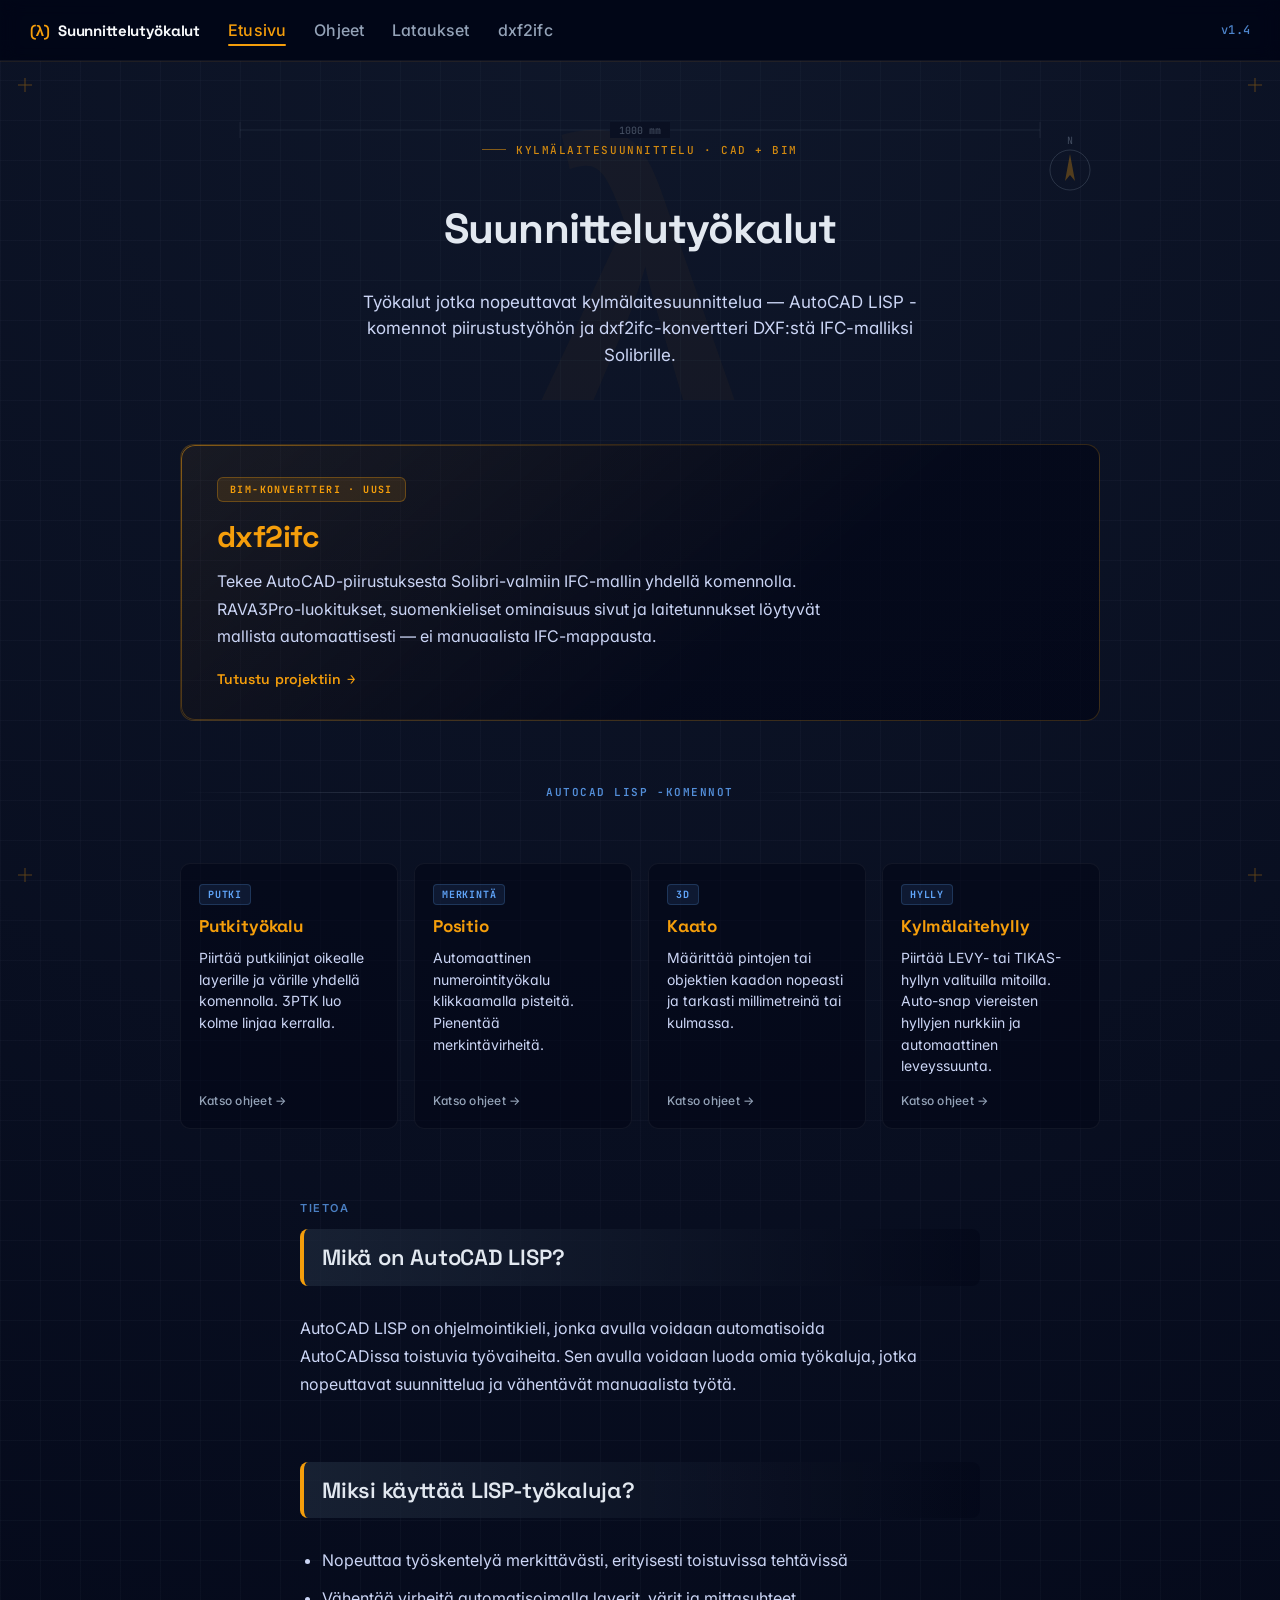
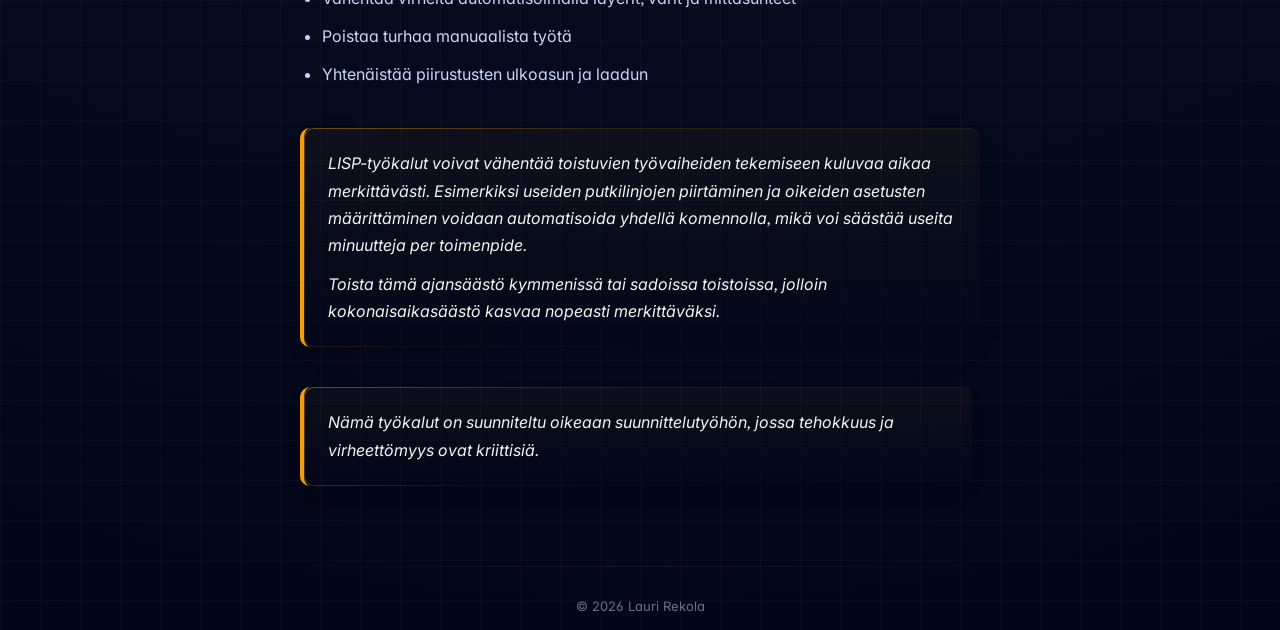
==== index.html @ 29dd8846 "Site v1.4 — KLHYLLY parametric release notes + version bump - lataukset.html: new changelog entry da" ====
<!DOCTYPE html>
<html lang="fi">
<head>
<meta charset="UTF-8">
<meta name="viewport" content="width=device-width, initial-scale=1">
<meta name="theme-color" content="#020617">
<meta name="description" content="Suunnittelutyökalut kylmälaitesuunnittelijoille — AutoCAD LISP -komennot piirustustyöhön ja dxf2ifc-konvertteri DXF→IFC-mallin tuottamiseen Solibrille.">
<meta property="og:title" content="Suunnittelutyökalut · AutoCAD LISP + DXF→IFC">
<meta property="og:description" content="Kylmälaitesuunnittelijan työkalut: AutoCAD LISP -komennot + dxf2ifc DXF→IFC-konvertteri.">
<meta property="og:type" content="website">
<title>Suunnittelutyökalut · AutoCAD LISP + DXF→IFC</title>

<link rel="icon" type="image/svg+xml" href="favicon.svg">
<link rel="apple-touch-icon" href="apple-touch-icon.png">
<link href="https://fonts.googleapis.com/css2?family=Inter:wght@400;500;600;700&family=Space+Grotesk:wght@500;600;700&family=JetBrains+Mono:wght@500&display=swap" rel="stylesheet">
<link rel="stylesheet" href="style.css?v=4">

<script type="application/ld+json">
{
  "@context": "https://schema.org",
  "@graph": [
    {
      "@type": "WebSite",
      "@id": "https://mcrauli.github.io/autocad-lisp-ohjeet/#website",
      "url": "https://mcrauli.github.io/autocad-lisp-ohjeet/",
      "name": "Suunnittelutyökalut",
      "description": "Kylmälaitesuunnittelijan työkalut: AutoCAD LISP -komennot ja dxf2ifc DXF→IFC-konvertteri.",
      "inLanguage": "fi",
      "author": { "@id": "https://mcrauli.github.io/autocad-lisp-ohjeet/#author" }
    },
    {
      "@type": "Person",
      "@id": "https://mcrauli.github.io/autocad-lisp-ohjeet/#author",
      "name": "Lauri Rekola"
    },
    {
      "@type": "SoftwareApplication",
      "name": "Putkityökalu (3PTK)",
      "description": "Piirtää putkilinjat oikealle layerille ja värille yhdellä komennolla. 3PTK luo kolme linjaa kerralla.",
      "applicationCategory": "DesignApplication",
      "applicationSubCategory": "AutoCAD LISP",
      "operatingSystem": "Windows",
      "softwareRequirements": "AutoCAD (full version, not AutoCAD LT)",
      "softwareVersion": "1.0",
      "inLanguage": "fi",
      "author": { "@id": "https://mcrauli.github.io/autocad-lisp-ohjeet/#author" },
      "offers": {
        "@type": "Offer",
        "price": "0",
        "priceCurrency": "EUR",
        "availability": "https://schema.org/InStock"
      },
      "downloadUrl": "https://mcrauli.github.io/autocad-lisp-ohjeet/files/putkityokalu.lsp",
      "url": "https://mcrauli.github.io/autocad-lisp-ohjeet/ohjeet.html#putket"
    },
    {
      "@type": "SoftwareApplication",
      "name": "Positio",
      "description": "Automaattinen numerointityökalu klikkaamalla pisteitä. Pienentää merkintävirheitä.",
      "applicationCategory": "DesignApplication",
      "applicationSubCategory": "AutoCAD LISP",
      "operatingSystem": "Windows",
      "softwareRequirements": "AutoCAD (full version, not AutoCAD LT)",
      "softwareVersion": "1.0",
      "inLanguage": "fi",
      "author": { "@id": "https://mcrauli.github.io/autocad-lisp-ohjeet/#author" },
      "offers": {
        "@type": "Offer",
        "price": "0",
        "priceCurrency": "EUR",
        "availability": "https://schema.org/InStock"
      },
      "downloadUrl": "https://mcrauli.github.io/autocad-lisp-ohjeet/files/positio.lsp",
      "url": "https://mcrauli.github.io/autocad-lisp-ohjeet/ohjeet.html#positio"
    },
    {
      "@type": "SoftwareApplication",
      "name": "Kaato (KAATO3D)",
      "description": "Määrittää pintojen tai objektien kaadon nopeasti ja tarkasti millimetreinä tai kulmassa.",
      "applicationCategory": "DesignApplication",
      "applicationSubCategory": "AutoCAD LISP",
      "operatingSystem": "Windows",
      "softwareRequirements": "AutoCAD (full version, not AutoCAD LT)",
      "softwareVersion": "1.0",
      "inLanguage": "fi",
      "author": { "@id": "https://mcrauli.github.io/autocad-lisp-ohjeet/#author" },
      "offers": {
        "@type": "Offer",
        "price": "0",
        "priceCurrency": "EUR",
        "availability": "https://schema.org/InStock"
      },
      "downloadUrl": "https://mcrauli.github.io/autocad-lisp-ohjeet/files/kaato.lsp",
      "url": "https://mcrauli.github.io/autocad-lisp-ohjeet/ohjeet.html#kaato"
    },
    {
      "@type": "SoftwareApplication",
      "name": "Kylmälaitehylly (KLHYLLY)",
      "description": "Piirtää kylmälaitehyllyn LEVY- tai TIKAS-tyyppinä (300/400/500 mm leveys). Kaksi klikkausta määrää pituuden, leveyssuunta valitaan automaattisesti viereisten hyllyjen perusteella.",
      "applicationCategory": "DesignApplication",
      "applicationSubCategory": "AutoCAD LISP",
      "operatingSystem": "Windows",
      "softwareRequirements": "AutoCAD (full version, not AutoCAD LT)",
      "softwareVersion": "1.0",
      "inLanguage": "fi",
      "author": { "@id": "https://mcrauli.github.io/autocad-lisp-ohjeet/#author" },
      "offers": {
        "@type": "Offer",
        "price": "0",
        "priceCurrency": "EUR",
        "availability": "https://schema.org/InStock"
      },
      "downloadUrl": "https://mcrauli.github.io/autocad-lisp-ohjeet/files/klhylly.lsp",
      "url": "https://mcrauli.github.io/autocad-lisp-ohjeet/ohjeet.html#klhylly"
    },
    {
      "@type": "SoftwareApplication",
      "name": "dxf2ifc",
      "description": "AutoCAD DXF→IFC4-konvertteri kylmälaite- ja LVI-suunnitteluun. Talo2000 + RAVA-luokitus, 6 suomalaista PSettiä per IFC-tuote, POSITIO-blokin auto-linkitys, Solibri-yhteensopiva.",
      "applicationCategory": "DesignApplication",
      "applicationSubCategory": "BIM converter",
      "operatingSystem": "Windows 10/11 x64",
      "softwareRequirements": "AutoCAD 2018+ (accoreconsole.exe ACIS-bodyjen tessellaatioon)",
      "softwareVersion": "0.1.16-alpha1",
      "inLanguage": "fi",
      "author": { "@id": "https://mcrauli.github.io/autocad-lisp-ohjeet/#author" },
      "license": "https://opensource.org/licenses/MIT",
      "offers": {
        "@type": "Offer",
        "price": "0",
        "priceCurrency": "EUR",
        "availability": "https://schema.org/InStock"
      },
      "downloadUrl": "https://github.com/Mcrauli/dxf2ifc/releases/download/v0.1.16-alpha1/dxf2ifc-Setup-0.1.16a1.exe",
      "url": "https://mcrauli.github.io/autocad-lisp-ohjeet/dxf2ifc.html"
    }
  ]
}
</script>

<style>
body {
  display: flex;
  flex-direction: column;
  align-items: center;
  min-height: 100vh;
  padding: 24px 0 0;
  position: relative;
}

/* Hero CAD backdrop — faded technical drawing motifs */
.hero-backdrop {
  position: absolute;
  top: 80px;
  left: 50%;
  transform: translateX(-50%);
  width: 100%;
  max-width: 1040px;
  height: 420px;
  pointer-events: none;
  user-select: none;
  z-index: 0;
}

@media (max-width: 768px) {
  .hero-backdrop { display: none; }
}

/* Hero kicker */
.hero-kicker {
  display: inline-flex;
  align-items: center;
  gap: 10px;
  font-family: 'JetBrains Mono', ui-monospace, SFMono-Regular, Menlo, monospace;
  font-size: 11px;
  font-weight: 500;
  color: #f59e0b;
  letter-spacing: 0.14em;
  text-transform: uppercase;
  margin-bottom: 20px;
  opacity: 0.85;
}

.hero-kicker::before {
  content: "";
  width: 24px;
  height: 1px;
  background: #f59e0b;
  opacity: 0.6;
}

.hero-subtitle {
  font-size: 17px;
  line-height: 1.55;
  color: #cbd5f5;
  max-width: 560px;
  margin: 0 auto 12px;
  font-weight: 400;
}


.container {
  max-width: 720px;
  text-align: center;
  padding: 110px 20px 32px;
  position: relative;
  z-index: 1;
}

h1 {
  font-family: 'Space Grotesk', sans-serif;
  font-size: 42px;
  font-weight: 700;
  letter-spacing: -0.02em;
  line-height: 1.15;
  margin-bottom: 36px;
}

p {
  line-height: 1.75;
  color: #cbd5f5;
}

.features {
  max-width: 960px;
  width: 100%;
  padding: 0 20px;
  margin: 48px auto 0;
  display: grid;
  grid-template-columns: repeat(4, 1fr);
  gap: 16px;
  box-sizing: border-box;
}

.feature-card {
  display: flex;
  flex-direction: column;
  gap: 10px;
  padding: 20px 18px;
  background: rgba(2,6,23,0.55);
  border: 1px solid rgba(255,255,255,0.05);
  border-radius: 10px;
  text-decoration: none;
  color: inherit;
  transition: transform 0.2s ease, border-color 0.2s ease, background 0.2s ease, box-shadow 0.2s ease;
}

.feature-card:hover {
  transform: translateY(-2px);
  border-color: rgba(245,158,11,0.3);
  background: rgba(15,23,42,0.8);
  box-shadow: 0 10px 24px -16px rgba(0,0,0,0.55);
}

.feature-card-badge {
  align-self: flex-start;
  padding: 3px 8px;
  border-radius: 4px;
  background: rgba(96,165,250,0.1);
  border: 1px solid rgba(96,165,250,0.2);
  color: #60a5fa;
  font-family: 'JetBrains Mono', ui-monospace, SFMono-Regular, Menlo, monospace;
  font-size: 10px;
  font-weight: 700;
  letter-spacing: 0.08em;
}

.feature-card h3 {
  font-family: 'Space Grotesk', sans-serif;
  font-size: 17px;
  font-weight: 700;
  letter-spacing: -0.01em;
  margin: 0;
  color: #f59e0b;
}

.feature-card p {
  font-size: 14px;
  line-height: 1.55;
  color: #cbd5f5;
  margin: 0;
}

.feature-card-link {
  margin-top: auto;
  padding-top: 6px;
  font-size: 12px;
  font-weight: 500;
  color: #94a3b8;
  letter-spacing: 0.02em;
  transition: color 0.2s ease;
}

.feature-card:hover .feature-card-link {
  color: #f59e0b;
}

@media (max-width: 900px) {
  .features {
    grid-template-columns: repeat(2, 1fr);
    max-width: 720px;
  }
}

@media (max-width: 480px) {
  .features {
    grid-template-columns: 1fr;
  }
}

.info {
  max-width: 720px;
  width: 100%;
  padding: 0 20px;
  margin: 72px auto 0;
  text-align: left;
  box-sizing: border-box;
}

.info-kicker {
  display: block;
  font-size: 11px;
  font-weight: 600;
  letter-spacing: 0.14em;
  text-transform: uppercase;
  color: #60a5fa;
  margin-bottom: 14px;
  opacity: 0.75;
}

.info h2 {
  font-family: 'Space Grotesk', sans-serif;
  font-size: 22px;
  font-weight: 600;
  letter-spacing: -0.01em;
  line-height: 1.3;
  padding: 14px 18px;
  background: linear-gradient(90deg, rgba(30,41,59,0.7), rgba(2,6,23,0.6));
  border-left: 4px solid #f59e0b;
  border-radius: 8px;
  margin: 64px 0 28px;
}

.info h2:first-of-type {
  margin-top: 0;
}

.info p {
  line-height: 1.75;
  color: #cbd5f5;
  max-width: 62ch;
}

.info ul {
  padding-left: 22px;
  color: #cbd5f5;
  line-height: 1.75;
  max-width: 62ch;
}

.info li {
  margin-bottom: 10px;
}

.info .highlight {
  background: linear-gradient(180deg, rgba(245,158,11,0.04), rgba(2,6,23,0.55));
  padding: 22px 24px;
  margin-top: 40px;
  border-left: 4px solid #f59e0b;
  border-radius: 10px;
  color: #f1f5f9;
  font-style: italic;
  line-height: 1.7;
  box-shadow: inset 0 1px 0 rgba(245,158,11,0.08), 0 8px 24px -16px rgba(0,0,0,0.6);
  position: relative;
}

.info .highlight::before {
  content: "";
  position: absolute;
  inset: 0;
  padding: 1px;
  border-radius: inherit;
  background: linear-gradient(135deg, rgba(245,158,11,0.38), rgba(245,158,11,0.06) 35%, transparent 70%);
  -webkit-mask: linear-gradient(#000 0 0) content-box, linear-gradient(#000 0 0);
  -webkit-mask-composite: xor;
          mask-composite: exclude;
  pointer-events: none;
}

.info .highlight p {
  color: inherit;
  line-height: inherit;
  margin: 0 0 12px 0;
  max-width: none;
}

.info .highlight p:last-child {
  margin-bottom: 0;
}

/* dxf2ifc spotlight — own large amber-bordered card above feature cards */
.spotlight {
  max-width: 960px;
  width: 100%;
  padding: 0 20px;
  margin: 32px auto 0;
  box-sizing: border-box;
}

.spotlight-card {
  display: block;
  text-decoration: none;
  color: inherit;
  padding: 32px 36px;
  background: linear-gradient(140deg, rgba(245,158,11,0.06), rgba(2,6,23,0.72) 65%);
  border: 1px solid rgba(245,158,11,0.2);
  border-radius: 14px;
  position: relative;
  transition: transform 0.25s ease, border-color 0.25s ease, box-shadow 0.25s ease;
}

.spotlight-card::before {
  content: "";
  position: absolute;
  inset: 0;
  padding: 1px;
  border-radius: inherit;
  background: linear-gradient(135deg, rgba(245,158,11,0.5), rgba(245,158,11,0.08) 40%, transparent 75%);
  -webkit-mask: linear-gradient(#000 0 0) content-box, linear-gradient(#000 0 0);
  -webkit-mask-composite: xor;
          mask-composite: exclude;
  pointer-events: none;
}

.spotlight-card:hover {
  transform: translateY(-2px);
  border-color: rgba(245,158,11,0.4);
  box-shadow: 0 18px 40px -24px rgba(245,158,11,0.28);
}

.spotlight-badge {
  display: inline-flex;
  align-items: center;
  gap: 8px;
  padding: 5px 12px;
  border-radius: 6px;
  background: rgba(245,158,11,0.12);
  border: 1px solid rgba(245,158,11,0.3);
  color: #f59e0b;
  font-family: 'JetBrains Mono', ui-monospace, SFMono-Regular, Menlo, monospace;
  font-size: 10px;
  font-weight: 700;
  letter-spacing: 0.14em;
  text-transform: uppercase;
  margin-bottom: 18px;
}

.spotlight-content h2 {
  font-family: 'Space Grotesk', sans-serif;
  font-size: 30px;
  font-weight: 700;
  letter-spacing: -0.02em;
  line-height: 1.15;
  margin: 0 0 14px 0;
  color: #f59e0b;
}

.spotlight-content p {
  font-size: 16px;
  line-height: 1.7;
  color: #cbd5f5;
  margin: 0 0 18px 0;
  max-width: 64ch;
}

.spotlight-cta {
  display: inline-flex;
  align-items: center;
  gap: 6px;
  font-family: 'Space Grotesk', sans-serif;
  font-size: 14px;
  font-weight: 600;
  color: #f59e0b;
  letter-spacing: 0.005em;
  transition: transform 0.2s ease;
}

.spotlight-card:hover .spotlight-cta {
  transform: translateX(2px);
}

/* Section heading above LISP cards, separates the spotlight from grid below */
.lisp-heading {
  max-width: 960px;
  width: 100%;
  padding: 0 20px;
  margin: 64px auto 16px;
  box-sizing: border-box;
  display: flex;
  align-items: center;
  gap: 14px;
}

.lisp-heading::before,
.lisp-heading::after {
  content: "";
  flex: 1;
  height: 1px;
  background: linear-gradient(to right, transparent, rgba(148,163,184,0.18), transparent);
}

.lisp-heading-text {
  font-family: 'JetBrains Mono', ui-monospace, SFMono-Regular, Menlo, monospace;
  font-size: 11px;
  font-weight: 600;
  letter-spacing: 0.14em;
  text-transform: uppercase;
  color: #60a5fa;
  opacity: 0.85;
}

@media (max-width: 600px) {
  .spotlight-card { padding: 24px 22px; }
  .spotlight-content h2 { font-size: 26px; }
  .spotlight-badge { font-size: 9px; }
}

</style>
</head>

<body>

<span class="crosshair tl"></span>
<span class="crosshair tr"></span>
<span class="crosshair bl"></span>
<span class="crosshair br"></span>

<div class="scroll-progress"><div class="scroll-progress__fill"></div></div>
<div class="toast-host"></div>

<div class="topnav">
<a href="index.html" class="brand"><span class="brand-icon">(λ)</span><span class="brand-text">Suunnittelutyökalut</span></a>
<nav class="topnav-links">
<a href="index.html" class="active">Etusivu</a>
<a href="ohjeet.html">Ohjeet</a>
<a href="lataukset.html">Lataukset</a>
<a href="dxf2ifc.html">dxf2ifc</a>
</nav>
<span class="version">v1.4</span>
</div>

<svg class="hero-backdrop" viewBox="0 0 1040 420" xmlns="http://www.w3.org/2000/svg" aria-hidden="true">
<text x="520" y="320" text-anchor="middle" font-family="'Space Grotesk', sans-serif" font-weight="700" font-size="360" fill="rgba(245,158,11,0.03)">λ</text>

<g stroke="rgba(148,163,184,0.14)" stroke-width="0.8" fill="none">
<line x1="120" y1="50" x2="920" y2="50"/>
<line x1="120" y1="42" x2="120" y2="58"/>
<line x1="920" y1="42" x2="920" y2="58"/>
</g>
<rect x="490" y="42" width="60" height="16" fill="#0a1022"/>
<text x="520" y="54" text-anchor="middle" font-family="JetBrains Mono, monospace" font-size="10" fill="rgba(148,163,184,0.45)">1000 mm</text>

<g transform="translate(950, 90)">
<circle r="20" fill="none" stroke="rgba(148,163,184,0.22)"/>
<path d="M 0 -16 L 5 11 L 0 5 L -5 11 Z" fill="rgba(245,158,11,0.3)"/>
<text y="-26" text-anchor="middle" font-family="JetBrains Mono, monospace" font-size="10" fill="rgba(148,163,184,0.4)">N</text>
</g>

</svg>

<div class="container">
<span class="hero-kicker">Kylmälaitesuunnittelu · CAD + BIM</span>
<h1>Suunnittelutyökalut</h1>

<p class="hero-subtitle">
Työkalut jotka nopeuttavat kylmälaitesuunnittelua — AutoCAD LISP -komennot
piirustustyöhön ja dxf2ifc-konvertteri DXF:stä IFC-malliksi Solibrille.
</p>

</div>

<section class="spotlight">
<a class="spotlight-card reveal" href="dxf2ifc.html">
<span class="spotlight-badge">BIM-konvertteri · uusi</span>
<div class="spotlight-content">
<h2>dxf2ifc</h2>
<p>
Tekee AutoCAD-piirustuksesta Solibri-valmiin IFC-mallin yhdellä komennolla.
RAVA3Pro-luokitukset, suomenkieliset ominaisuus sivut ja laitetunnukset
löytyvät mallista automaattisesti — ei manuaalista IFC-mappausta.
</p>
<span class="spotlight-cta">Tutustu projektiin <span style="font-family: 'JetBrains Mono', monospace;">→</span></span>
</div>
</a>
</section>

<div class="lisp-heading"><span class="lisp-heading-text">AutoCAD LISP -komennot</span></div>

<section class="features">
<a class="feature-card reveal" href="ohjeet.html#putket">
<span class="feature-card-badge">PUTKI</span>
<h3>Putkityökalu</h3>
<p>Piirtää putkilinjat oikealle layerille ja värille yhdellä komennolla. 3PTK luo kolme linjaa kerralla.</p>
<span class="feature-card-link">Katso ohjeet →</span>
</a>

<a class="feature-card reveal" href="ohjeet.html#positio">
<span class="feature-card-badge">MERKINTÄ</span>
<h3>Positio</h3>
<p>Automaattinen numerointityökalu klikkaamalla pisteitä. Pienentää merkintävirheitä.</p>
<span class="feature-card-link">Katso ohjeet →</span>
</a>

<a class="feature-card reveal" href="ohjeet.html#kaato">
<span class="feature-card-badge">3D</span>
<h3>Kaato</h3>
<p>Määrittää pintojen tai objektien kaadon nopeasti ja tarkasti millimetreinä tai kulmassa.</p>
<span class="feature-card-link">Katso ohjeet →</span>
</a>

<a class="feature-card reveal" href="ohjeet.html#klhylly">
<span class="feature-card-badge">HYLLY</span>
<h3>Kylmälaitehylly</h3>
<p>Piirtää LEVY- tai TIKAS-hyllyn valituilla mitoilla. Auto-snap viereisten hyllyjen nurkkiin ja automaattinen leveyssuunta.</p>
<span class="feature-card-link">Katso ohjeet →</span>
</a>
</section>

<section class="info">
<span class="info-kicker">Tietoa</span>
<h2>Mikä on AutoCAD LISP?</h2>
<p>
AutoCAD LISP on ohjelmointikieli, jonka avulla voidaan automatisoida
AutoCADissa toistuvia työvaiheita. Sen avulla voidaan luoda omia
työkaluja, jotka nopeuttavat suunnittelua ja vähentävät manuaalista työtä.
</p>

<h2>Miksi käyttää LISP-työkaluja?</h2>
<ul>
<li>Nopeuttaa työskentelyä merkittävästi, erityisesti toistuvissa tehtävissä</li>
<li>Vähentää virheitä automatisoimalla layerit, värit ja mittasuhteet</li>
<li>Poistaa turhaa manuaalista työtä</li>
<li>Yhtenäistää piirustusten ulkoasun ja laadun</li>
</ul>

<div class="highlight">
<p>
LISP-työkalut voivat vähentää toistuvien työvaiheiden tekemiseen
kuluvaa aikaa merkittävästi. Esimerkiksi useiden putkilinjojen
piirtäminen ja oikeiden asetusten määrittäminen voidaan automatisoida
yhdellä komennolla, mikä voi säästää useita minuutteja per toimenpide.
</p>
<p>
Toista tämä ajansäästö kymmenissä tai sadoissa toistoissa, jolloin
kokonaisaikasäästö kasvaa nopeasti merkittäväksi.
</p>
</div>

<p class="highlight">
Nämä työkalut on suunniteltu oikeaan suunnittelutyöhön, jossa tehokkuus
ja virheettömyys ovat kriittisiä.
</p>
</section>

<footer class="site-footer">
© 2026 Lauri Rekola
</footer>

<script src="script.js?v=2" defer></script>
</body>
</html>
---- style.css ----
/* =========================================================
   Shared styles — AutoCAD LISP site
   Used by index.html, ohjeet.html, lataukset.html.
   Page-specific styles stay inline in each page's <style> block.
   ========================================================= */

/* ---------- Base ---------- */

html {
  background-color: #020617;
}

body {
  margin: 0;
  font-family: 'Inter', sans-serif;
  font-feature-settings: "cv11", "ss01", "ss03";
  background:
    linear-gradient(rgba(148,163,184,0.04) 1px, transparent 1px) 0 0 / 40px 40px,
    linear-gradient(90deg, rgba(148,163,184,0.04) 1px, transparent 1px) 0 0 / 40px 40px,
    radial-gradient(circle at top, #0f172a, #020617);
  color: #e2e8f0;
}

/* ---------- Top navigation ---------- */

.topnav {
  position: fixed;
  top: 0;
  left: 0;
  right: 0;
  height: 60px;
  background: rgba(2,6,23,0.95);
  display: flex;
  align-items: center;
  padding: 0 30px;
  gap: 28px;
  z-index: 9999;
  border-bottom: 1px solid rgba(255,255,255,0.05);
  backdrop-filter: blur(8px);
}

.brand {
  display: inline-flex;
  align-items: baseline;
  gap: 8px;
  text-decoration: none;
  color: #f8fafc;
  font-family: 'Space Grotesk', sans-serif;
  font-weight: 700;
  font-size: 15px;
  letter-spacing: -0.01em;
}

.brand-icon {
  color: #f59e0b;
  font-weight: 700;
}

.topnav-links {
  display: flex;
  gap: 28px;
}

.topnav-links a {
  position: relative;
  color: #94a3b8;
  text-decoration: none;
  font-weight: 500;
  letter-spacing: 0.01em;
  padding: 4px 0;
  transition: color 0.2s ease;
}

.topnav-links a::after {
  content: "";
  position: absolute;
  left: 0;
  right: 0;
  bottom: -2px;
  height: 2px;
  background: #f59e0b;
  border-radius: 2px;
  transform: scaleX(0);
  transform-origin: left;
  transition: transform 0.22s ease;
}

.topnav-links a.active {
  color: #f59e0b;
}

.topnav-links a.active::after {
  transform: scaleX(1);
}

.topnav-links a:hover {
  color: #f59e0b;
}

.topnav-links a:hover::after {
  transform: scaleX(1);
}

.version {
  margin-left: auto;
  color: #60a5fa;
  font-family: 'JetBrains Mono', ui-monospace, SFMono-Regular, Menlo, monospace;
  font-size: 12px;
  font-weight: 500;
  letter-spacing: 0.02em;
  opacity: 0.8;
}

@media (max-width: 600px) {
  .topnav { gap: 16px; padding: 0 16px; }
  .brand-text { display: none; }
  .topnav-links { gap: 18px; }
  .version { display: none; }
}

/* ---------- Corner crosshairs (CAD registration marks) ---------- */

.crosshair {
  position: fixed;
  width: 14px;
  height: 14px;
  pointer-events: none;
  z-index: 10;
  opacity: 0.35;
}

.crosshair::before,
.crosshair::after {
  content: "";
  position: absolute;
  background: #f59e0b;
}

.crosshair::before {
  top: 50%;
  left: 0;
  right: 0;
  height: 1px;
  transform: translateY(-0.5px);
}

.crosshair::after {
  left: 50%;
  top: 0;
  bottom: 0;
  width: 1px;
  transform: translateX(-0.5px);
}

.crosshair.tl { top: 78px; left: 18px; }
.crosshair.tr { top: 78px; right: 18px; }
.crosshair.bl { bottom: 18px; left: 18px; }
.crosshair.br { bottom: 18px; right: 18px; }

@media (max-width: 600px) {
  .crosshair { display: none; }
}

/* ---------- Footer ---------- */

.site-footer {
  width: 100%;
  max-width: 720px;
  padding: 32px 20px 16px;
  margin-top: 64px;
  font-size: 13px;
  color: #64748b;
  text-align: center;
  box-sizing: border-box;
  position: relative;
}

.site-footer::before {
  content: "";
  position: absolute;
  top: 0;
  left: 20px;
  right: 20px;
  height: 1px;
  background: linear-gradient(to right, transparent, rgba(255,255,255,0.08), transparent);
}

/* ---------- Back to top button ---------- */

.back-to-top {
  position: fixed;
  right: 28px;
  bottom: 28px;
  width: 44px;
  height: 44px;
  display: flex;
  align-items: center;
  justify-content: center;
  border-radius: 50%;
  background: rgba(2,6,23,0.85);
  border: 1px solid rgba(245,158,11,0.3);
  color: #f59e0b;
  font-size: 16px;
  cursor: pointer;
  opacity: 0;
  transform: translateY(8px);
  pointer-events: none;
  z-index: 9998;
  backdrop-filter: blur(6px);
  transition: opacity 0.25s ease, transform 0.25s ease, background 0.2s ease, border-color 0.2s ease;
}

.back-to-top.visible {
  opacity: 1;
  transform: translateY(0);
  pointer-events: auto;
}

.back-to-top:hover {
  background: rgba(245,158,11,0.12);
  border-color: rgba(245,158,11,0.55);
  transform: translateY(-2px);
}

@media (max-width: 600px) {
  .back-to-top {
    right: 16px;
    bottom: 16px;
    width: 40px;
    height: 40px;
  }
}

/* ---------- Scroll progress bar ---------- */

.scroll-progress {
  position: fixed;
  top: 60px;
  left: 0;
  right: 0;
  height: 2px;
  z-index: 9997;
  pointer-events: none;
  background: rgba(245,158,11,0.08);
}

.scroll-progress__fill {
  width: 100%;
  height: 100%;
  background: linear-gradient(90deg, #f59e0b, #fbbf24);
  transform: scaleX(0);
  transform-origin: 0 0;
  will-change: transform;
}

/* ---------- Scroll reveal ---------- */

.reveal {
  opacity: 0;
  transform: translateY(18px);
  transition: opacity 0.6s ease, transform 0.6s ease;
}

.reveal.revealed {
  opacity: 1;
  transform: translateY(0);
}

/* ---------- Toast notifications ---------- */

.toast-host {
  position: fixed;
  right: 24px;
  bottom: 24px;
  display: flex;
  flex-direction: column;
  gap: 10px;
  z-index: 9999;
  pointer-events: none;
}

.toast {
  padding: 12px 16px;
  min-width: 200px;
  background: rgba(2,6,23,0.92);
  border: 1px solid rgba(245,158,11,0.35);
  border-left: 3px solid #f59e0b;
  border-radius: 8px;
  color: #f1f5f9;
  font-size: 13px;
  font-family: 'JetBrains Mono', ui-monospace, SFMono-Regular, Menlo, monospace;
  letter-spacing: 0.01em;
  backdrop-filter: blur(6px);
  box-shadow: 0 10px 24px -12px rgba(0,0,0,0.6);
  opacity: 0;
  transform: translateY(12px) scale(0.96);
  transition: opacity 0.25s ease, transform 0.25s ease;
}

.toast--in {
  opacity: 1;
  transform: translateY(0) scale(1);
}

@media (max-width: 600px) {
  .toast-host { right: 16px; bottom: 16px; left: 16px; }
  .toast { min-width: 0; }
}

/* ---------- Reduced motion ---------- */

@media (prefers-reduced-motion: reduce) {
  *, *::before, *::after {
    animation: none !important;
    transition: none !important;
  }
  .nav a:hover,
  .block:hover,
  .menu a:hover,
  .file:hover,
  .file-action:hover,
  .back-to-top:hover {
    transform: none !important;
  }
}
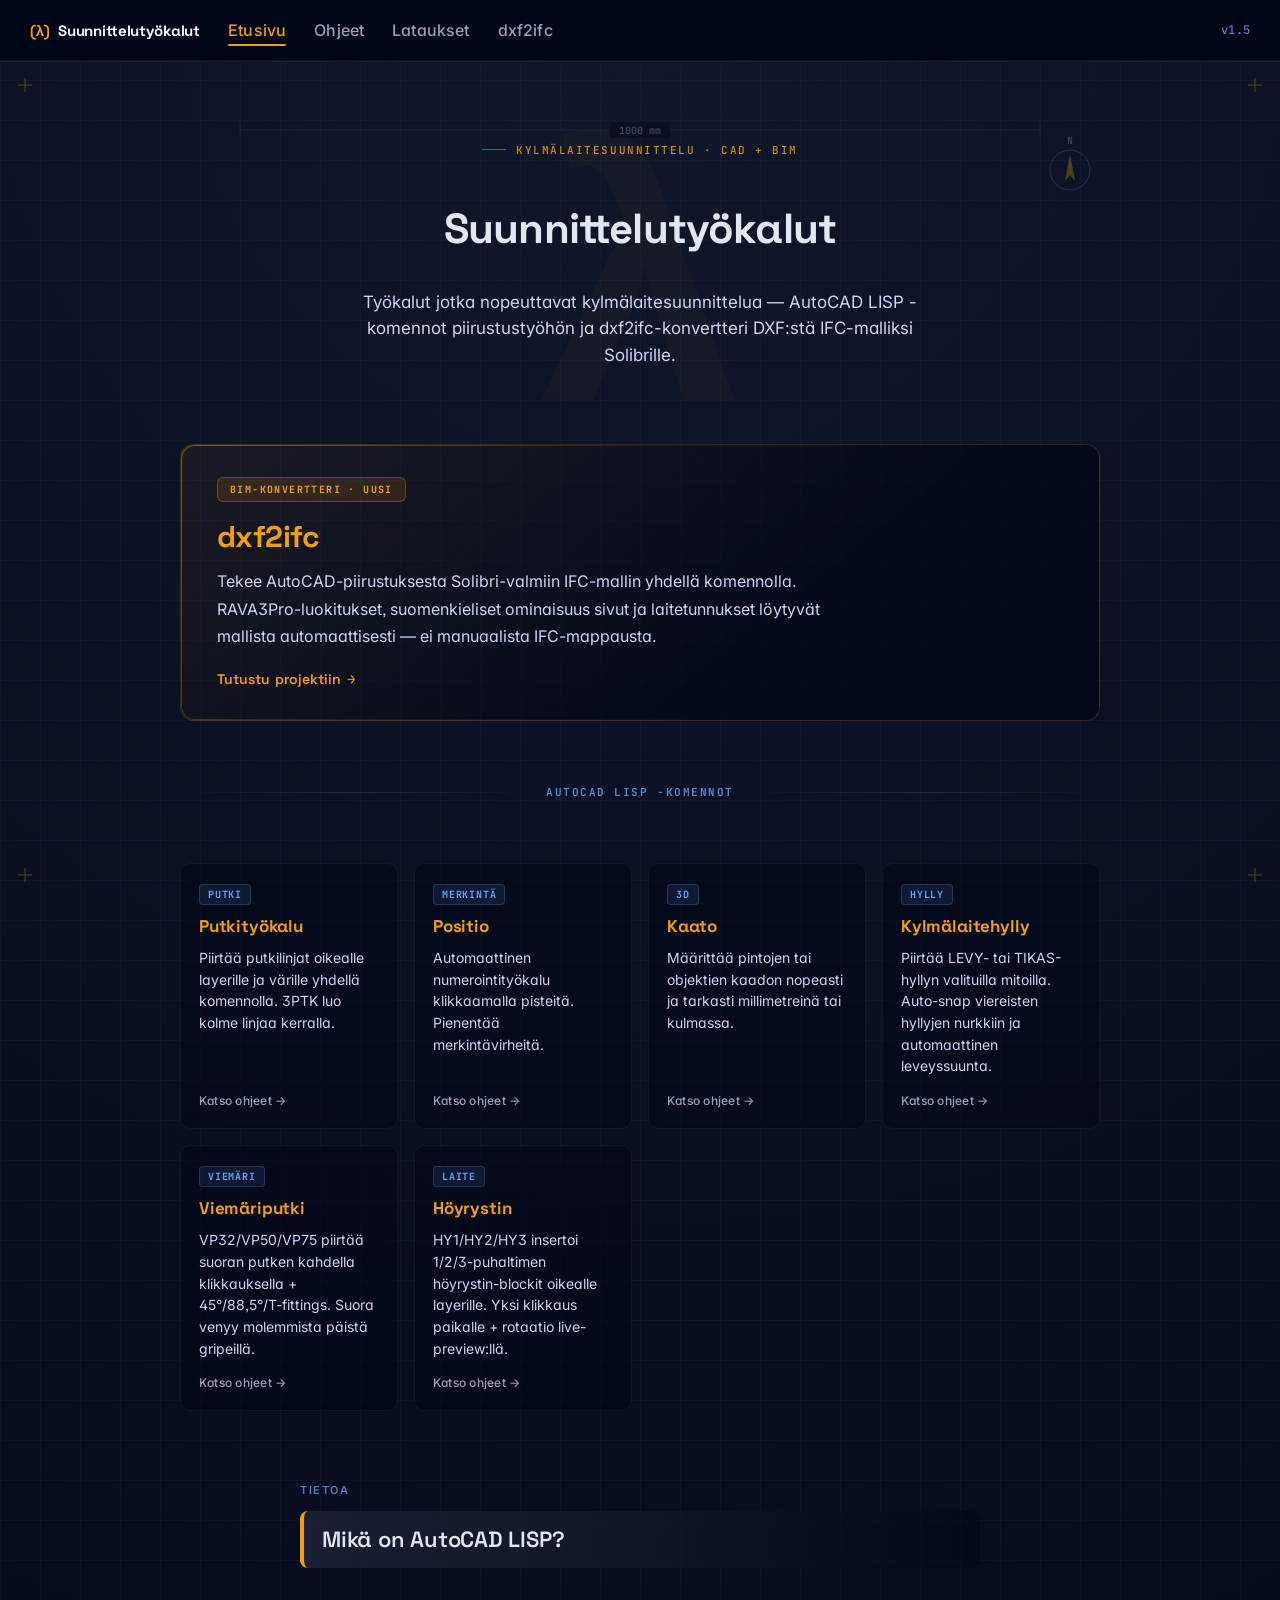
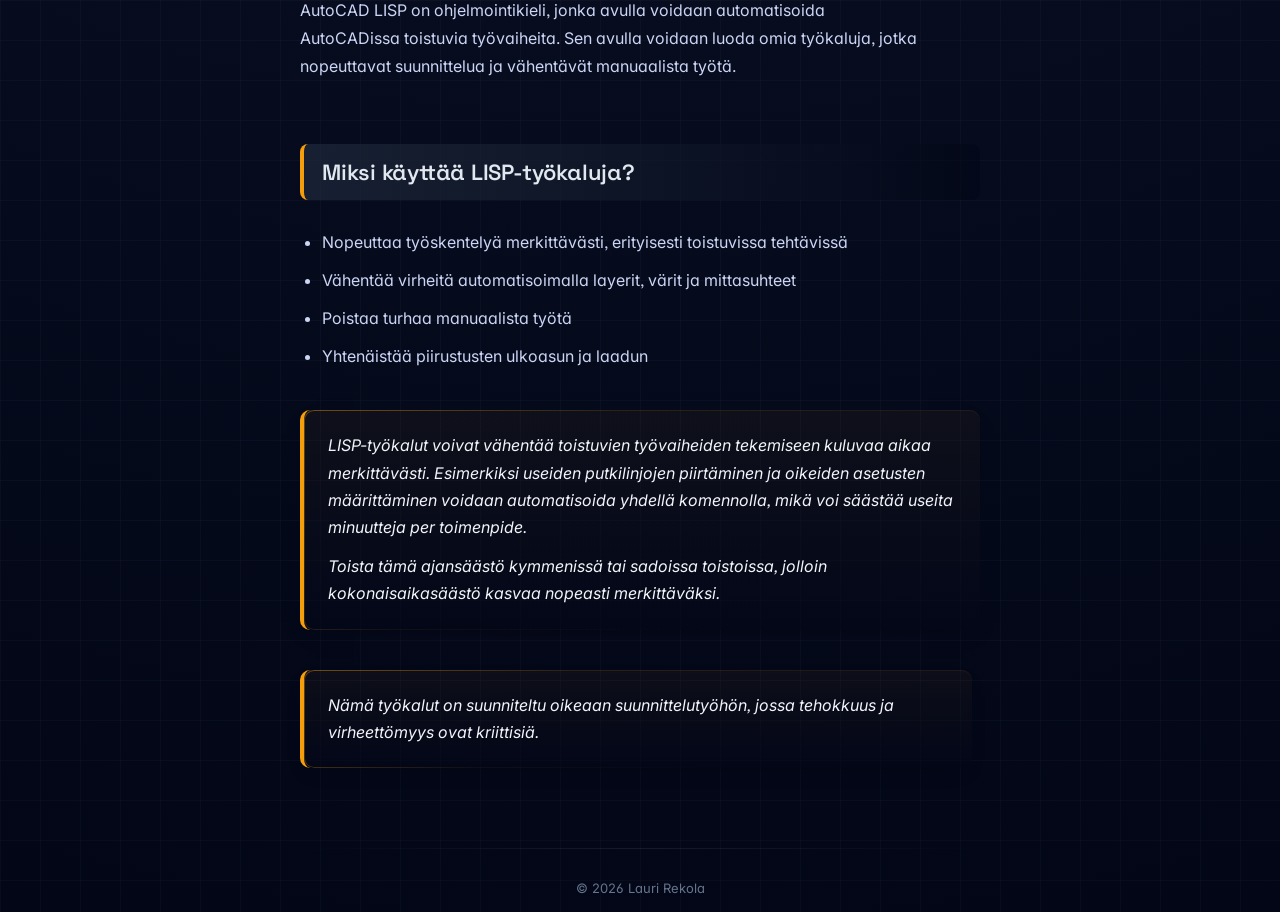
==== commit 9e369dd0: "docs(site): add Viemäriputki + Höyrystin to index/ohjeet, bump v1.5 * index.html — two new feature c" ====
--- a/index.html
+++ b/index.html
@@ -112,6 +112,46 @@
       },
       "downloadUrl": "https://mcrauli.github.io/autocad-lisp-ohjeet/files/klhylly.lsp",
       "url": "https://mcrauli.github.io/autocad-lisp-ohjeet/ohjeet.html#klhylly"
+    },
+    {
+      "@type": "SoftwareApplication",
+      "name": "Viemäriputki (VPUTKI)",
+      "description": "Drainage-putken piirtotyökalu kolmella koolla (DN32/50/75). VP32/VP50/VP75 piirtää suoran putken kahdella klikkauksella + 45°/88,5°/T-fittings yhdellä klikkauksella. Suora venyy molemmista päistä dynamic-block-gripeillä, 1.8 mm seinämä geometriana.",
+      "applicationCategory": "DesignApplication",
+      "applicationSubCategory": "AutoCAD LISP",
+      "operatingSystem": "Windows",
+      "softwareRequirements": "AutoCAD (full version, not AutoCAD LT)",
+      "softwareVersion": "1.0",
+      "inLanguage": "fi",
+      "author": { "@id": "https://mcrauli.github.io/autocad-lisp-ohjeet/#author" },
+      "offers": {
+        "@type": "Offer",
+        "price": "0",
+        "priceCurrency": "EUR",
+        "availability": "https://schema.org/InStock"
+      },
+      "downloadUrl": "https://mcrauli.github.io/autocad-lisp-ohjeet/files/vputki.lsp",
+      "url": "https://mcrauli.github.io/autocad-lisp-ohjeet/ohjeet.html#viemariputki"
+    },
+    {
+      "@type": "SoftwareApplication",
+      "name": "Höyrystin (HOYRYSTIN)",
+      "description": "Höyrystin-blockien insertointityökalu kolmella koolla (1/2/3-puhallinta). HY1/HY2/HY3 lisää valmiit höyrystin-blockit oikealle KYL-HOYRYSTIMET-layerille. Yksi klikkaus paikalle ja rotaatio AutoCAD:n natiivilla live-preview:llä.",
+      "applicationCategory": "DesignApplication",
+      "applicationSubCategory": "AutoCAD LISP",
+      "operatingSystem": "Windows",
+      "softwareRequirements": "AutoCAD (full version, not AutoCAD LT)",
+      "softwareVersion": "1.0",
+      "inLanguage": "fi",
+      "author": { "@id": "https://mcrauli.github.io/autocad-lisp-ohjeet/#author" },
+      "offers": {
+        "@type": "Offer",
+        "price": "0",
+        "priceCurrency": "EUR",
+        "availability": "https://schema.org/InStock"
+      },
+      "downloadUrl": "https://mcrauli.github.io/autocad-lisp-ohjeet/files/hoyrystin.lsp",
+      "url": "https://mcrauli.github.io/autocad-lisp-ohjeet/ohjeet.html#hoyrystin"
     },
     {
       "@type": "SoftwareApplication",
@@ -547,7 +587,7 @@
 <a href="lataukset.html">Lataukset</a>
 <a href="dxf2ifc.html">dxf2ifc</a>
 </nav>
-<span class="version">v1.4</span>
+<span class="version">v1.5</span>
 </div>
 
 <svg class="hero-backdrop" viewBox="0 0 1040 420" xmlns="http://www.w3.org/2000/svg" aria-hidden="true">
@@ -625,6 +665,20 @@
 <p>Piirtää LEVY- tai TIKAS-hyllyn valituilla mitoilla. Auto-snap viereisten hyllyjen nurkkiin ja automaattinen leveyssuunta.</p>
 <span class="feature-card-link">Katso ohjeet →</span>
 </a>
+
+<a class="feature-card reveal" href="ohjeet.html#viemariputki">
+<span class="feature-card-badge">VIEMÄRI</span>
+<h3>Viemäriputki</h3>
+<p>VP32/VP50/VP75 piirtää suoran putken kahdella klikkauksella + 45°/88,5°/T-fittings. Suora venyy molemmista päistä gripeillä.</p>
+<span class="feature-card-link">Katso ohjeet →</span>
+</a>
+
+<a class="feature-card reveal" href="ohjeet.html#hoyrystin">
+<span class="feature-card-badge">LAITE</span>
+<h3>Höyrystin</h3>
+<p>HY1/HY2/HY3 insertoi 1/2/3-puhaltimen höyrystin-blockit oikealle layerille. Yksi klikkaus paikalle + rotaatio live-preview:llä.</p>
+<span class="feature-card-link">Katso ohjeet →</span>
+</a>
 </section>
 
 <section class="info">
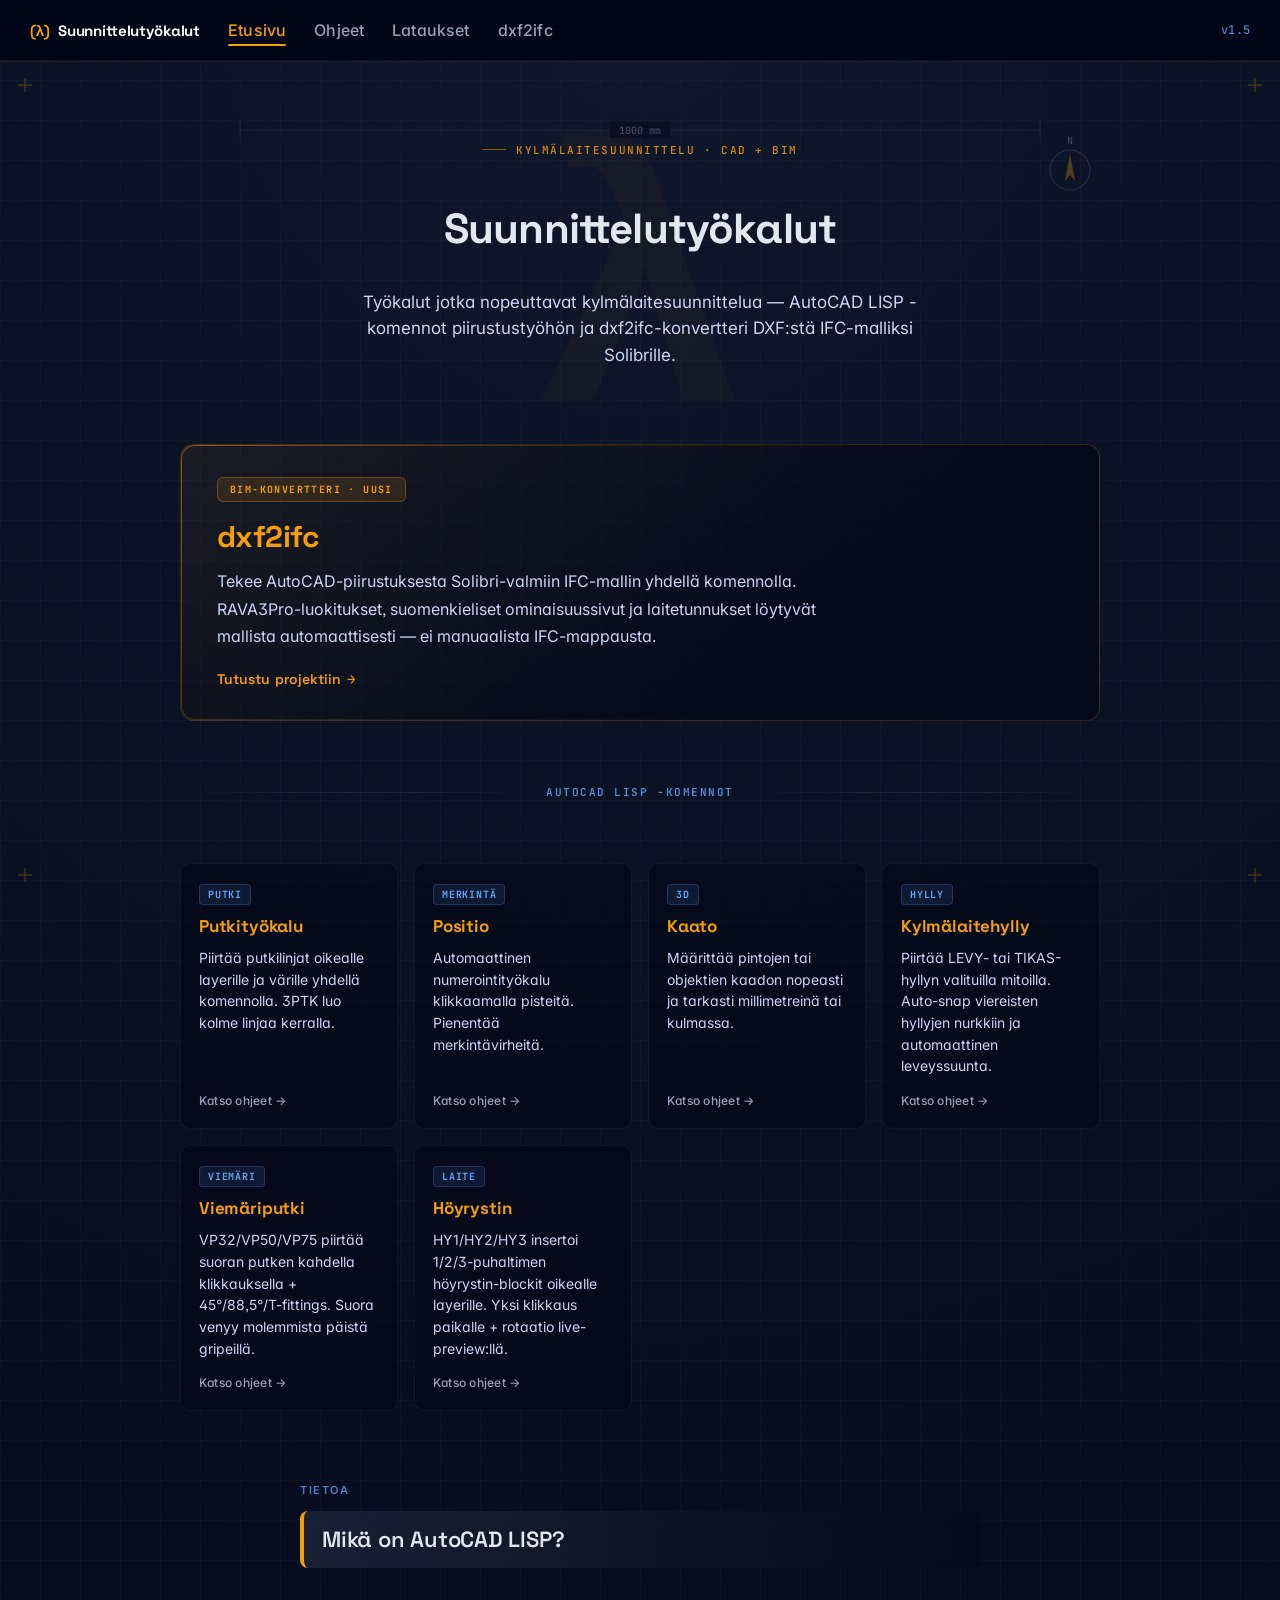
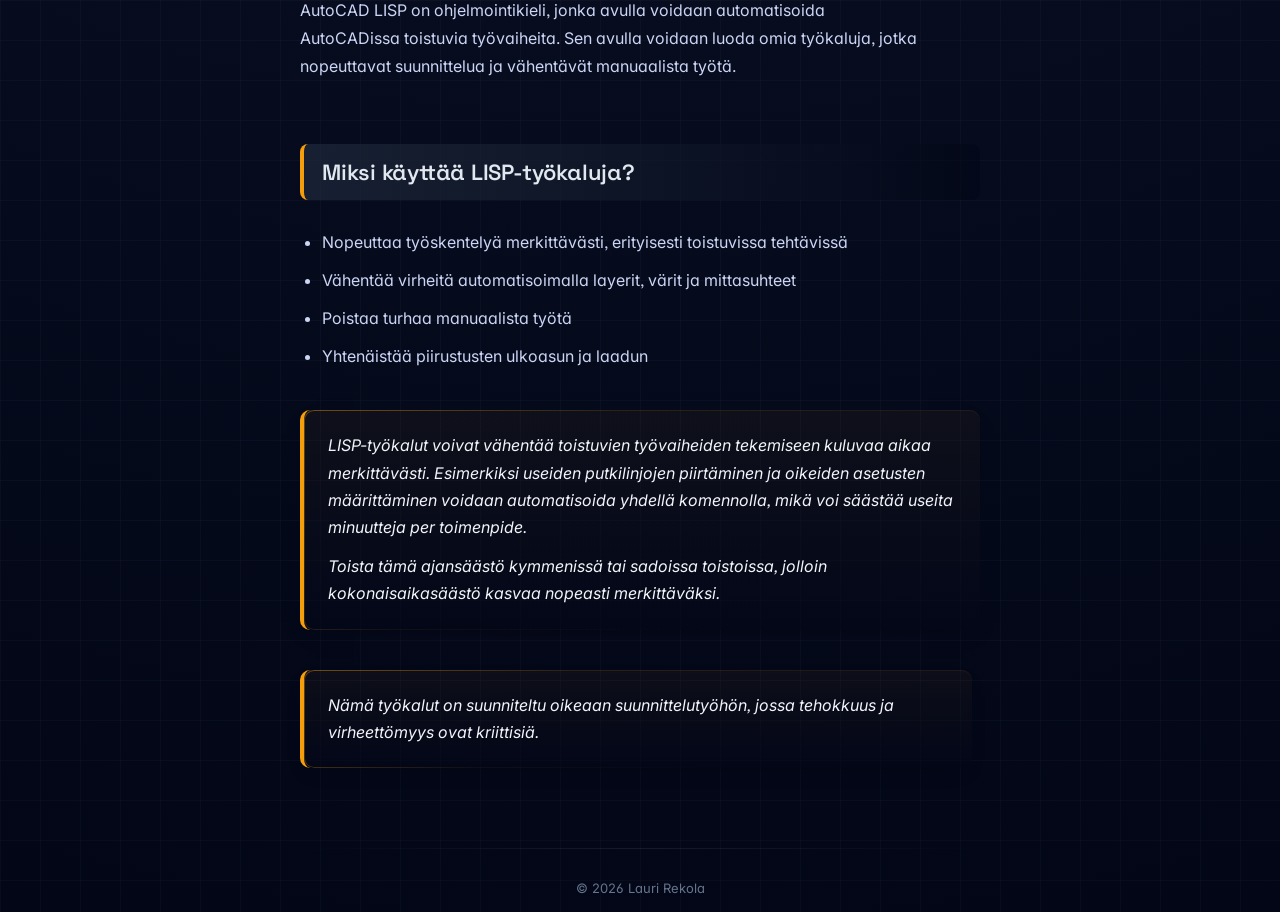
==== commit ae1352a0: "docs: language polish across html pages - ominaisuus sivut -> ominaisuussivut (dxf2ifc, index) - mer" ====
--- a/index.html
+++ b/index.html
@@ -95,7 +95,7 @@
     },
     {
       "@type": "SoftwareApplication",
-      "name": "Kylmälaitehylly (KLHYLLY)",
+      "name": "Kylmälaitehylly (KLH / KLHV)",
       "description": "Piirtää kylmälaitehyllyn LEVY- tai TIKAS-tyyppinä (300/400/500 mm leveys). Kaksi klikkausta määrää pituuden, leveyssuunta valitaan automaattisesti viereisten hyllyjen perusteella.",
       "applicationCategory": "DesignApplication",
       "applicationSubCategory": "AutoCAD LISP",
@@ -136,7 +136,7 @@
     {
       "@type": "SoftwareApplication",
       "name": "Höyrystin (HOYRYSTIN)",
-      "description": "Höyrystin-blockien insertointityökalu kolmella koolla (1/2/3-puhallinta). HY1/HY2/HY3 lisää valmiit höyrystin-blockit oikealle KYL-HOYRYSTIMET-layerille. Yksi klikkaus paikalle ja rotaatio AutoCAD:n natiivilla live-preview:llä.",
+      "description": "Höyrystin-blockien insertointityökalu kolmella koolla (1/2/3-puhallinta). HY1/HY2/HY3 lisää valmiit höyrystin-blockit oikealle KYL-HOYRYSTIMET-layerille. Yksi klikkaus paikalle ja rotaatio AutoCADin natiivilla live-previewillä.",
       "applicationCategory": "DesignApplication",
       "applicationSubCategory": "AutoCAD LISP",
       "operatingSystem": "Windows",
@@ -627,7 +627,7 @@
 <h2>dxf2ifc</h2>
 <p>
 Tekee AutoCAD-piirustuksesta Solibri-valmiin IFC-mallin yhdellä komennolla.
-RAVA3Pro-luokitukset, suomenkieliset ominaisuus sivut ja laitetunnukset
+RAVA3Pro-luokitukset, suomenkieliset ominaisuussivut ja laitetunnukset
 löytyvät mallista automaattisesti — ei manuaalista IFC-mappausta.
 </p>
 <span class="spotlight-cta">Tutustu projektiin <span style="font-family: 'JetBrains Mono', monospace;">→</span></span>
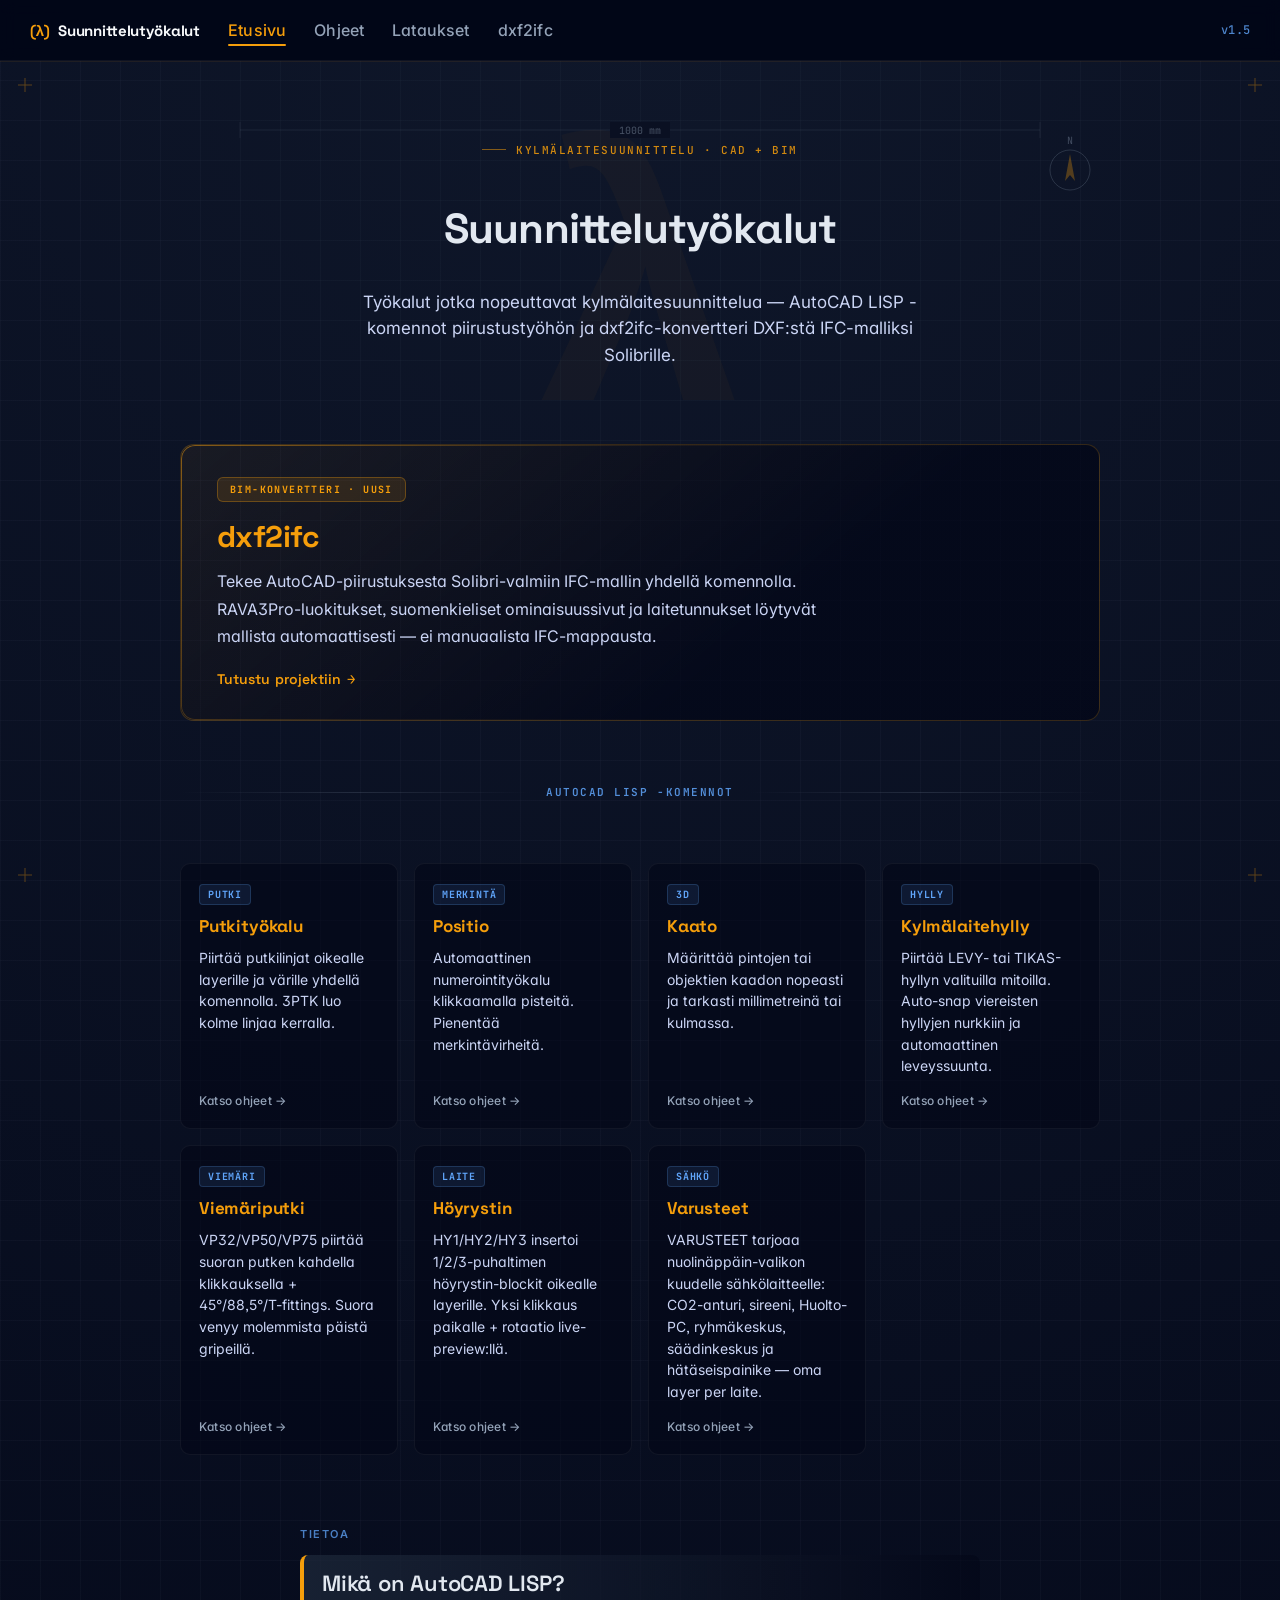
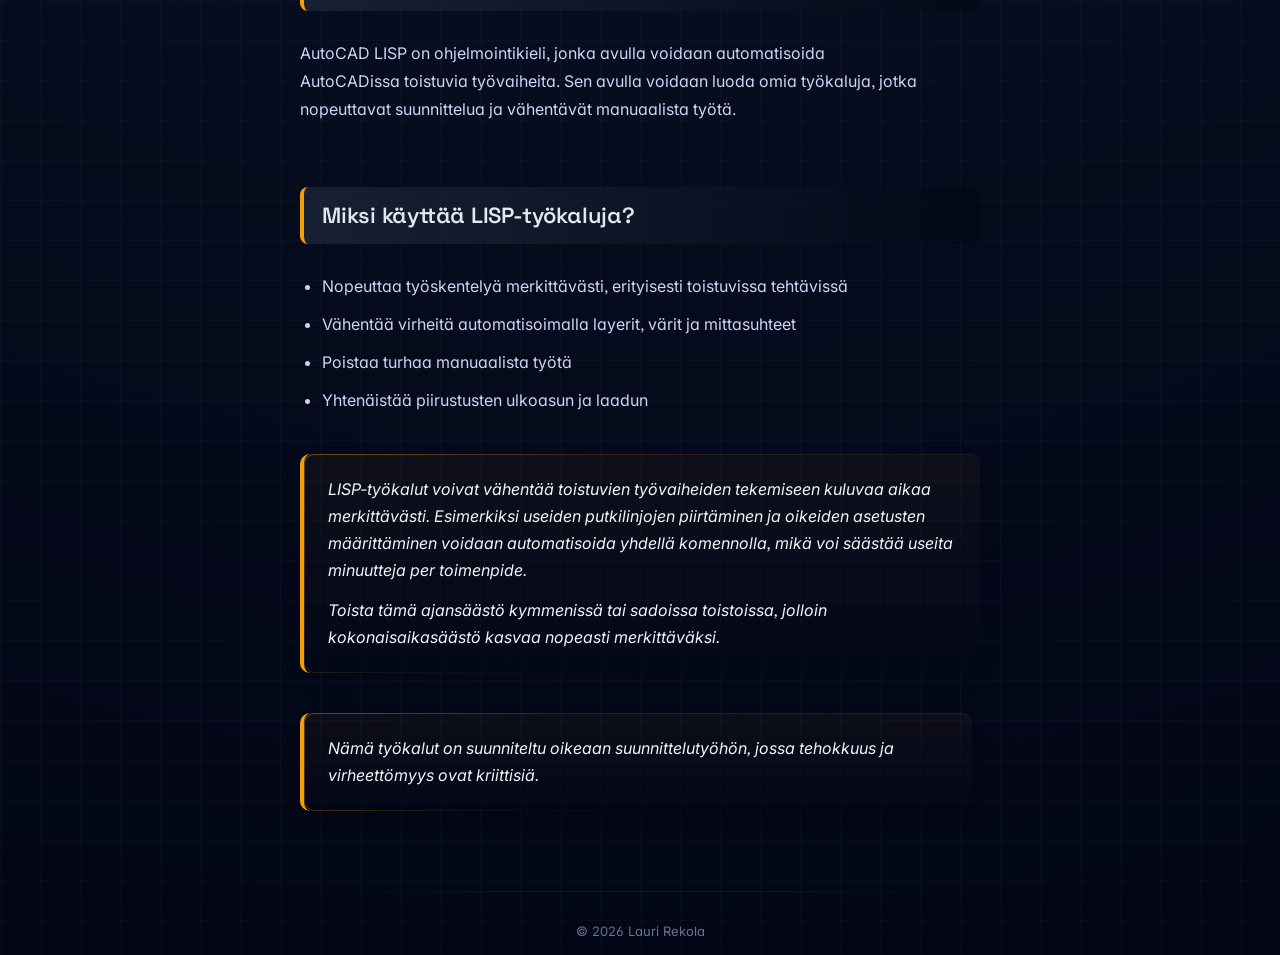
==== commit be20e32e: "docs(site): add Varusteet section to ohjeet.html + feature card to index New #varusteet section on t" ====
--- a/index.html
+++ b/index.html
@@ -152,6 +152,26 @@
       },
       "downloadUrl": "https://mcrauli.github.io/autocad-lisp-ohjeet/files/hoyrystin.lsp",
       "url": "https://mcrauli.github.io/autocad-lisp-ohjeet/ohjeet.html#hoyrystin"
+    },
+    {
+      "@type": "SoftwareApplication",
+      "name": "Varusteet (VARUSTEET)",
+      "description": "Kylmäkoneikon sähkövarustelun insertointityökalu kuudella laitteella: CO2-anturi, CO2-sireeni, Huolto-PC, ryhmäkeskus (RK-JK10), säädinkeskus (KU) ja hätäseispainike. VARUSTEET tarjoaa nuolinäppäimin navigoitavan keyword-valikon, jokaiselle laitteelle oma KYL-* layer värikoodattuna. dxf2ifc-yhteensopiva (IfcSensor / IfcAlarm / IfcCommunicationsAppliance / IfcElectricDistributionBoard / IfcController / IfcSwitchingDevice + RAVA3Pro-tilavarauskoodit).",
+      "applicationCategory": "DesignApplication",
+      "applicationSubCategory": "AutoCAD LISP",
+      "operatingSystem": "Windows",
+      "softwareRequirements": "AutoCAD (full version, not AutoCAD LT)",
+      "softwareVersion": "1.0",
+      "inLanguage": "fi",
+      "author": { "@id": "https://mcrauli.github.io/autocad-lisp-ohjeet/#author" },
+      "offers": {
+        "@type": "Offer",
+        "price": "0",
+        "priceCurrency": "EUR",
+        "availability": "https://schema.org/InStock"
+      },
+      "downloadUrl": "https://mcrauli.github.io/autocad-lisp-ohjeet/files/varusteet.lsp",
+      "url": "https://mcrauli.github.io/autocad-lisp-ohjeet/ohjeet.html#varusteet"
     },
     {
       "@type": "SoftwareApplication",
@@ -679,6 +699,13 @@
 <p>HY1/HY2/HY3 insertoi 1/2/3-puhaltimen höyrystin-blockit oikealle layerille. Yksi klikkaus paikalle + rotaatio live-preview:llä.</p>
 <span class="feature-card-link">Katso ohjeet →</span>
 </a>
+
+<a class="feature-card reveal" href="ohjeet.html#varusteet">
+<span class="feature-card-badge">SÄHKÖ</span>
+<h3>Varusteet</h3>
+<p>VARUSTEET tarjoaa nuolinäppäin-valikon kuudelle sähkölaitteelle: CO2-anturi, sireeni, Huolto-PC, ryhmäkeskus, säädinkeskus ja hätäseispainike — oma layer per laite.</p>
+<span class="feature-card-link">Katso ohjeet →</span>
+</a>
 </section>
 
 <section class="info">
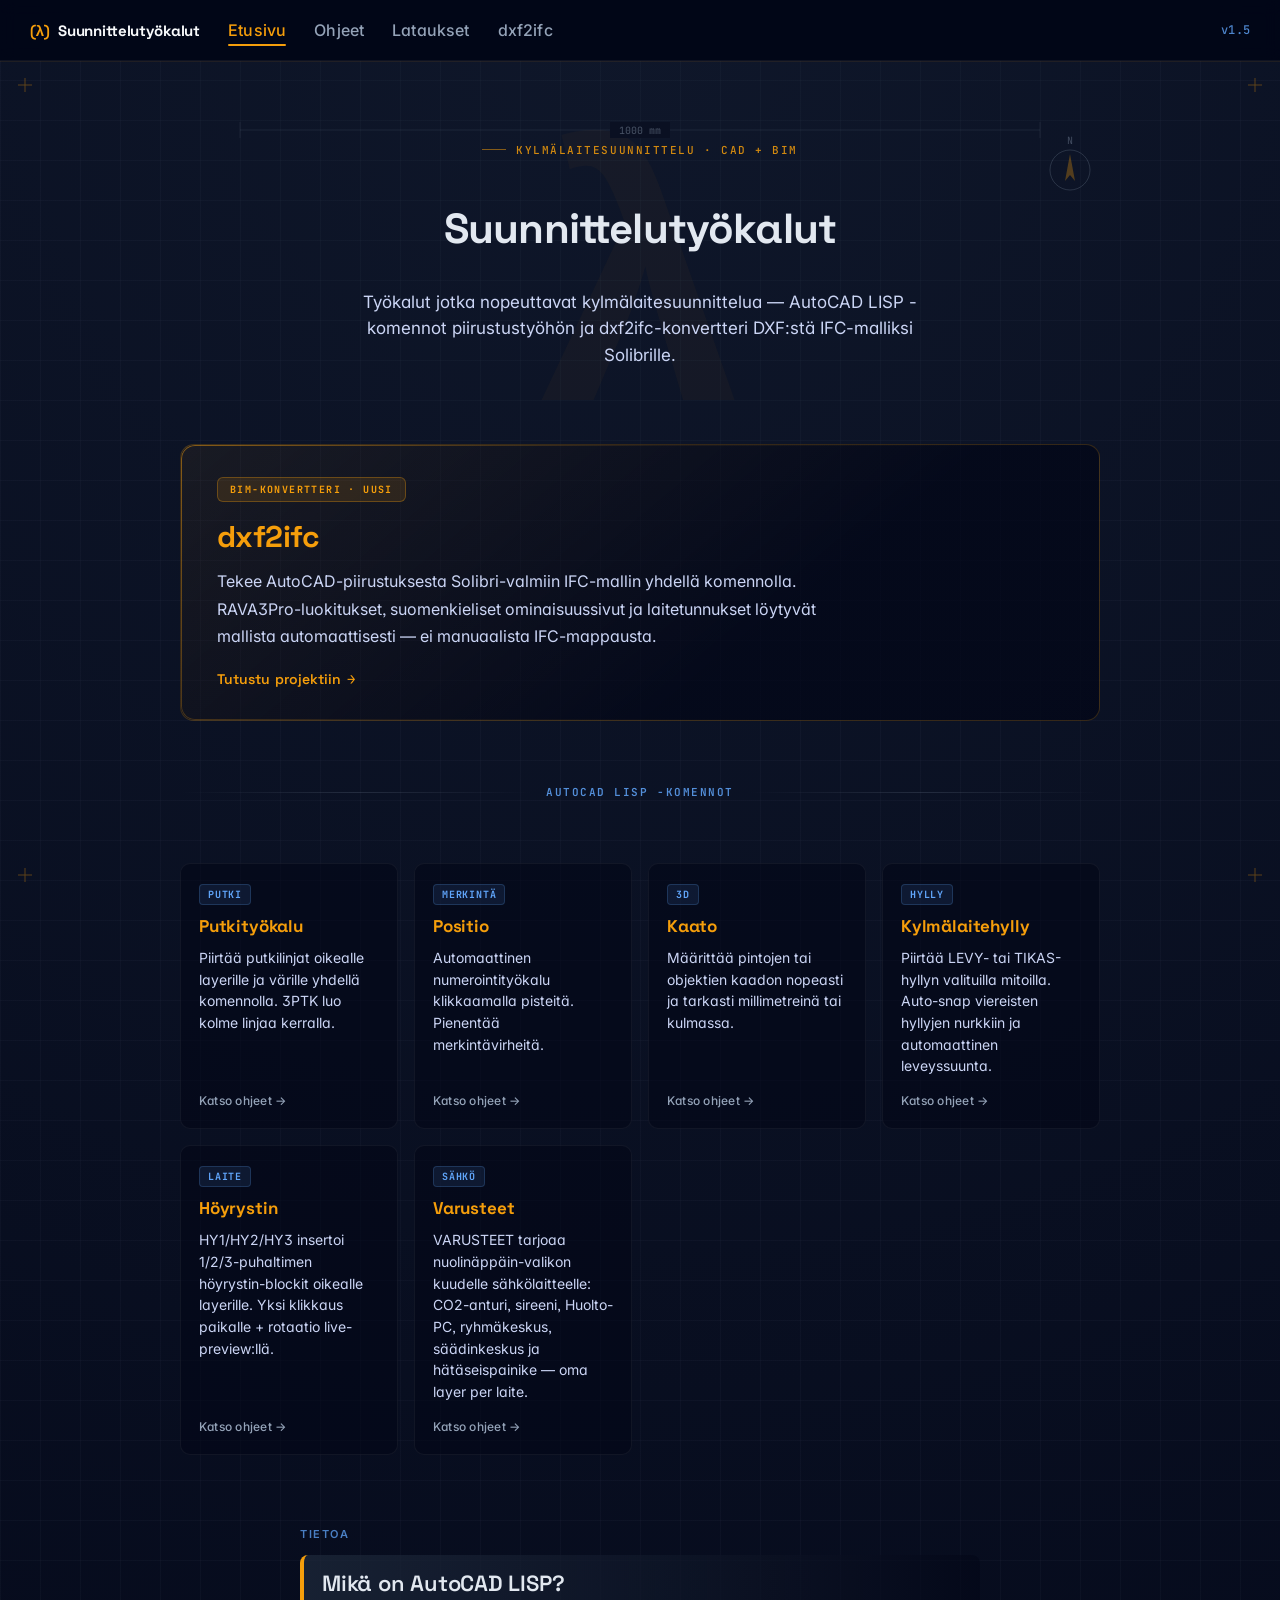
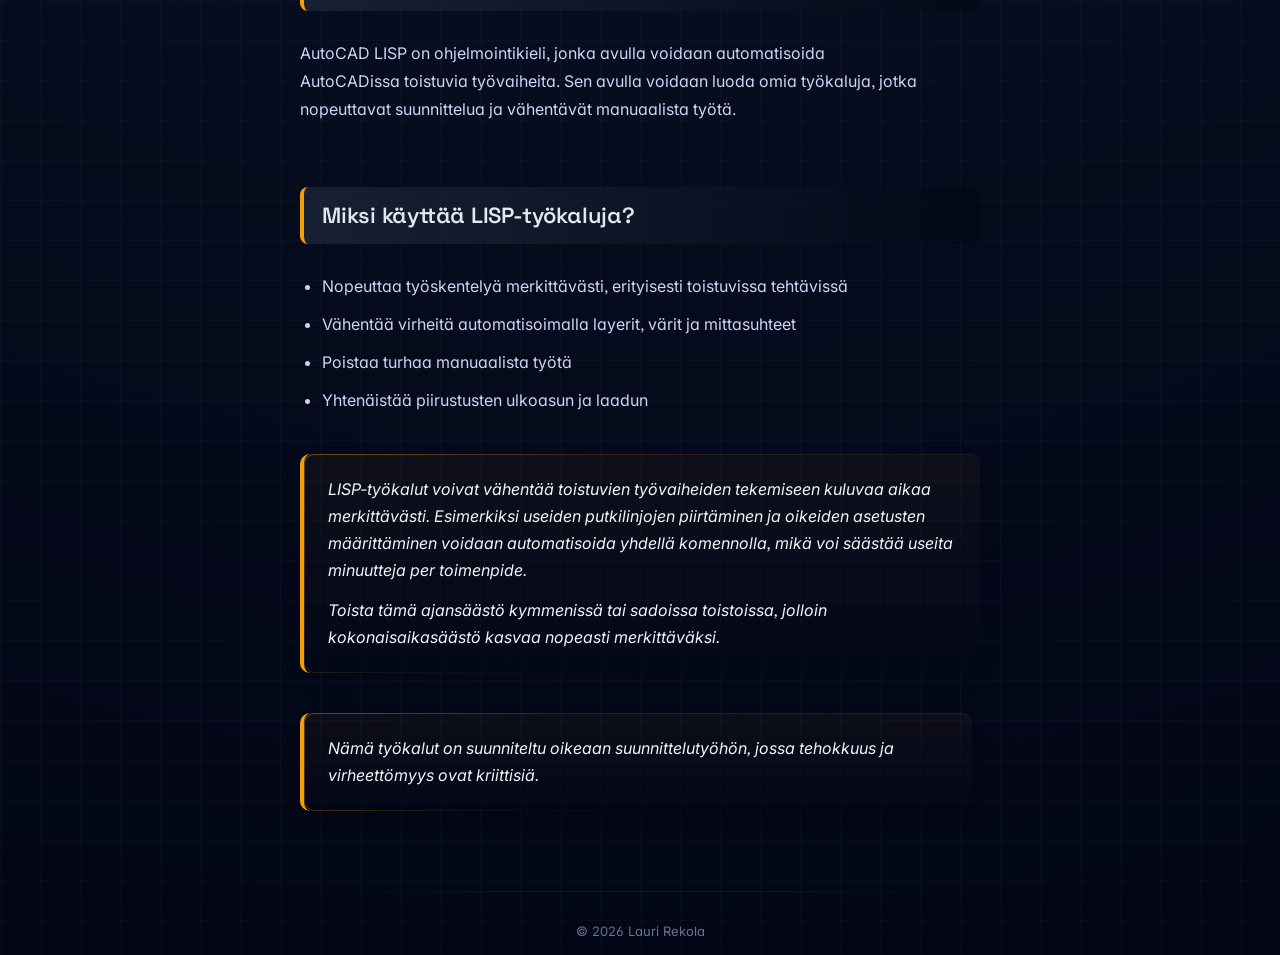
==== commit 31393c1f: "feat: add KOTELO/KONEIKKO/LAUHDUTIN tools + Laitteet panel + auto-load install Three new LISP tools:" ====
--- a/index.html
+++ b/index.html
@@ -112,26 +112,6 @@
       },
       "downloadUrl": "https://mcrauli.github.io/autocad-lisp-ohjeet/files/klhylly.lsp",
       "url": "https://mcrauli.github.io/autocad-lisp-ohjeet/ohjeet.html#klhylly"
-    },
-    {
-      "@type": "SoftwareApplication",
-      "name": "Viemäriputki (VPUTKI)",
-      "description": "Drainage-putken piirtotyökalu kolmella koolla (DN32/50/75). VP32/VP50/VP75 piirtää suoran putken kahdella klikkauksella + 45°/88,5°/T-fittings yhdellä klikkauksella. Suora venyy molemmista päistä dynamic-block-gripeillä, 1.8 mm seinämä geometriana.",
-      "applicationCategory": "DesignApplication",
-      "applicationSubCategory": "AutoCAD LISP",
-      "operatingSystem": "Windows",
-      "softwareRequirements": "AutoCAD (full version, not AutoCAD LT)",
-      "softwareVersion": "1.0",
-      "inLanguage": "fi",
-      "author": { "@id": "https://mcrauli.github.io/autocad-lisp-ohjeet/#author" },
-      "offers": {
-        "@type": "Offer",
-        "price": "0",
-        "priceCurrency": "EUR",
-        "availability": "https://schema.org/InStock"
-      },
-      "downloadUrl": "https://mcrauli.github.io/autocad-lisp-ohjeet/files/vputki.lsp",
-      "url": "https://mcrauli.github.io/autocad-lisp-ohjeet/ohjeet.html#viemariputki"
     },
     {
       "@type": "SoftwareApplication",
@@ -686,13 +666,6 @@
 <span class="feature-card-link">Katso ohjeet →</span>
 </a>
 
-<a class="feature-card reveal" href="ohjeet.html#viemariputki">
-<span class="feature-card-badge">VIEMÄRI</span>
-<h3>Viemäriputki</h3>
-<p>VP32/VP50/VP75 piirtää suoran putken kahdella klikkauksella + 45°/88,5°/T-fittings. Suora venyy molemmista päistä gripeillä.</p>
-<span class="feature-card-link">Katso ohjeet →</span>
-</a>
-
 <a class="feature-card reveal" href="ohjeet.html#hoyrystin">
 <span class="feature-card-badge">LAITE</span>
 <h3>Höyrystin</h3>
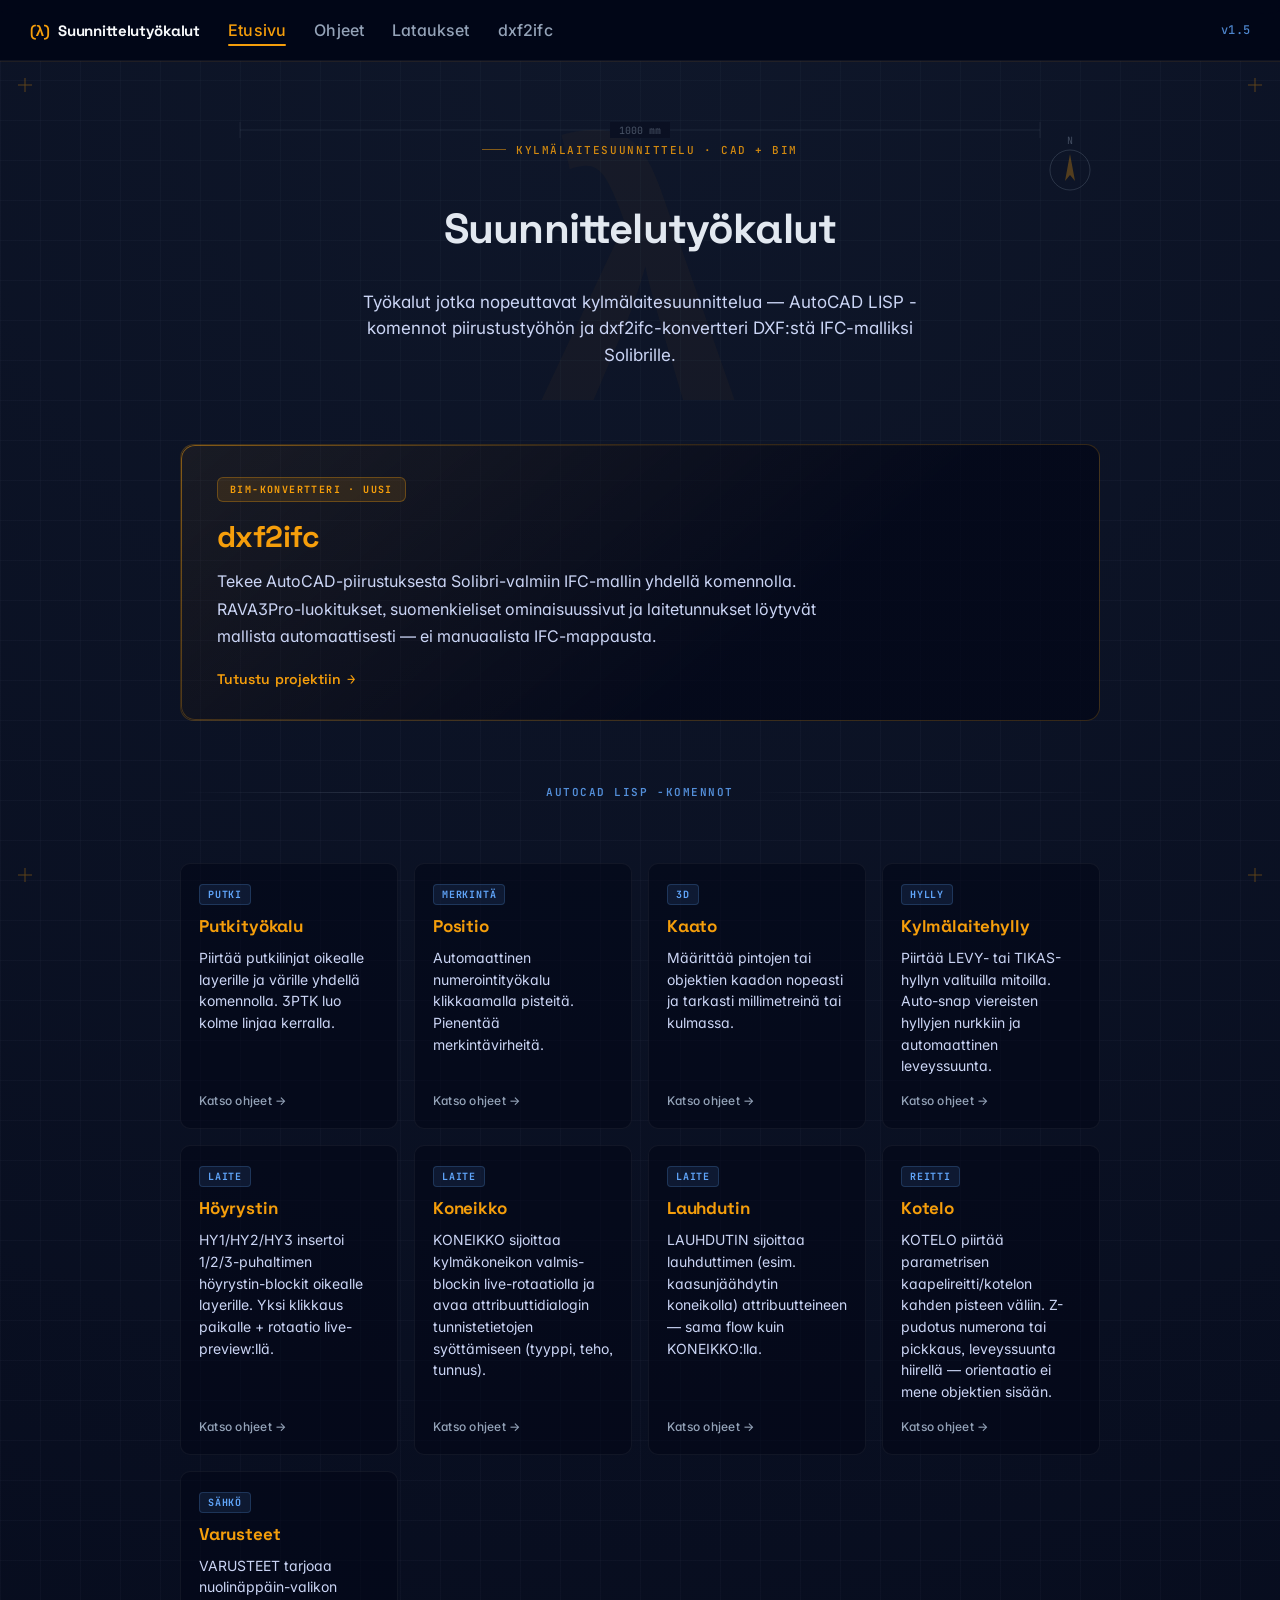
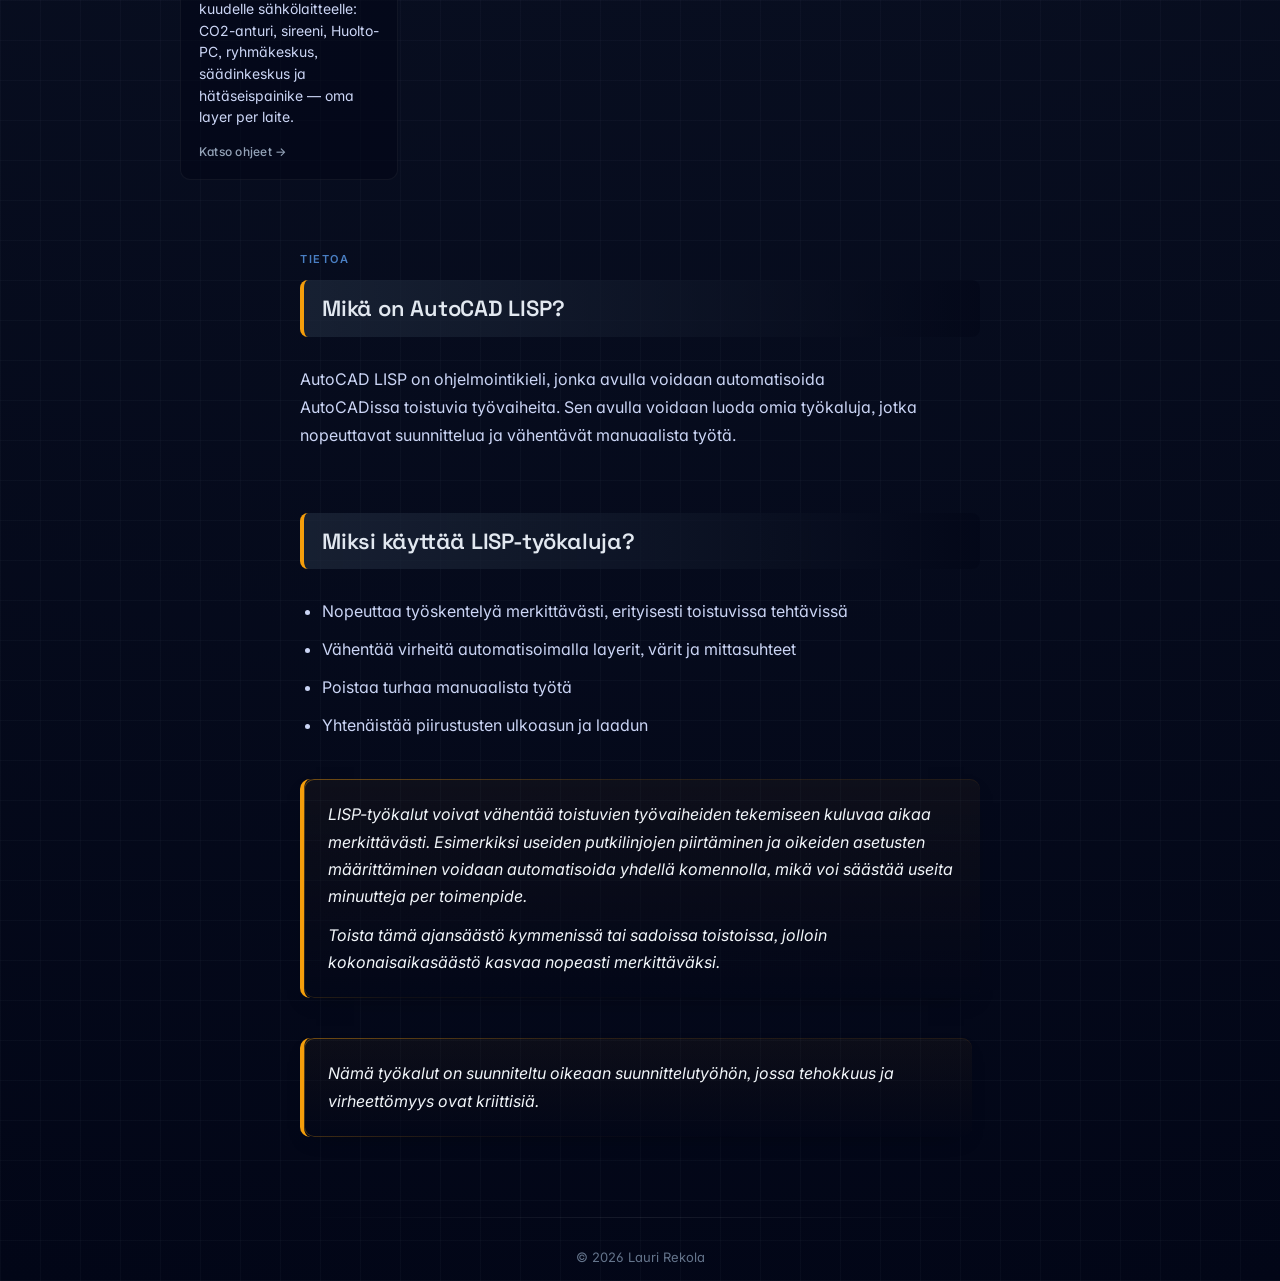
==== commit 9dc46bec: "docs: kunnolliset ohjeet KOTELO + KONEIKKO + LAUHDUTIN -tyokaluille Ohjeet.html: kolme uutta section" ====
--- a/index.html
+++ b/index.html
@@ -673,6 +673,27 @@
 <span class="feature-card-link">Katso ohjeet →</span>
 </a>
 
+<a class="feature-card reveal" href="ohjeet.html#koneikko">
+<span class="feature-card-badge">LAITE</span>
+<h3>Koneikko</h3>
+<p>KONEIKKO sijoittaa kylmäkoneikon valmis-blockin live-rotaatiolla ja avaa attribuuttidialogin tunnistetietojen syöttämiseen (tyyppi, teho, tunnus).</p>
+<span class="feature-card-link">Katso ohjeet →</span>
+</a>
+
+<a class="feature-card reveal" href="ohjeet.html#lauhdutin">
+<span class="feature-card-badge">LAITE</span>
+<h3>Lauhdutin</h3>
+<p>LAUHDUTIN sijoittaa lauhduttimen (esim. kaasunjäähdytin koneikolla) attribuutteineen — sama flow kuin KONEIKKO:lla.</p>
+<span class="feature-card-link">Katso ohjeet →</span>
+</a>
+
+<a class="feature-card reveal" href="ohjeet.html#kotelo">
+<span class="feature-card-badge">REITTI</span>
+<h3>Kotelo</h3>
+<p>KOTELO piirtää parametrisen kaapelireitti/kotelon kahden pisteen väliin. Z-pudotus numerona tai pickkaus, leveyssuunta hiirellä — orientaatio ei mene objektien sisään.</p>
+<span class="feature-card-link">Katso ohjeet →</span>
+</a>
+
 <a class="feature-card reveal" href="ohjeet.html#varusteet">
 <span class="feature-card-badge">SÄHKÖ</span>
 <h3>Varusteet</h3>
